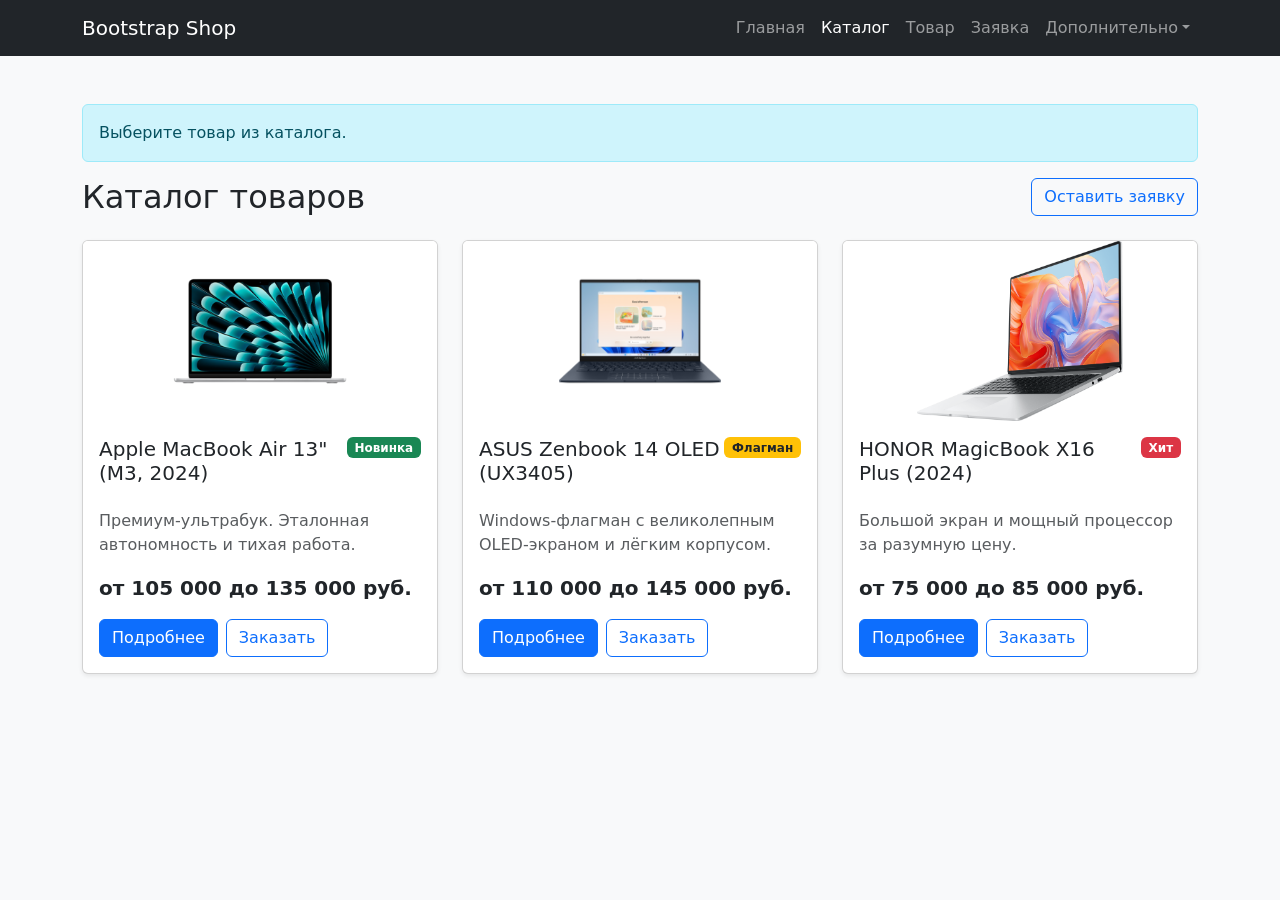
==== catalog.html @ 9adcecaf "chore: import Bootstrap shop from KR2" ====
<!DOCTYPE html>
<html lang="ru">
<head>
  <meta charset="UTF-8">
  <meta name="viewport" content="width=device-width, initial-scale=1.0">
  <title>Каталог — Bootstrap Shop</title>
  <link href="https://cdn.jsdelivr.net/npm/bootstrap@5.3.8/dist/css/bootstrap.min.css" rel="stylesheet">
  <link rel="stylesheet" href="css/custom.css">
</head>
<body class="bg-light">
  <nav class="navbar navbar-expand-lg navbar-dark bg-dark">
    <div class="container">
      <a class="navbar-brand" href="index.html">Bootstrap Shop</a>
      <button class="navbar-toggler" type="button" data-bs-toggle="collapse" data-bs-target="#mainNavbar" aria-controls="mainNavbar" aria-expanded="false" aria-label="Переключить навигацию">
        <span class="navbar-toggler-icon"></span>
      </button>
      <div class="collapse navbar-collapse" id="mainNavbar">
        <ul class="navbar-nav ms-auto">
          <li class="nav-item"><a class="nav-link" href="index.html">Главная</a></li>
          <li class="nav-item"><a class="nav-link active" aria-current="page" href="catalog.html">Каталог</a></li>
          <li class="nav-item"><a class="nav-link" href="product.html">Товар</a></li>
          <li class="nav-item"><a class="nav-link" href="order.html">Заявка</a></li>
          <li class="nav-item dropdown">
            <a class="nav-link dropdown-toggle" href="#" role="button" data-bs-toggle="dropdown" aria-expanded="false">Дополнительно</a>
            <ul class="dropdown-menu">
              <li><a class="dropdown-item" href="catalog.html">Все товары</a></li>
              <li><a class="dropdown-item" href="order.html">Оформить заявку</a></li>
              <li><a class="dropdown-item" href="index.html#popular">Популярное</a></li>
            </ul>
          </li>
        </ul>
      </div>
    </div>
  </nav>

  <main class="container my-5">
    <div class="alert alert-info" role="alert">
      Выберите товар из каталога.
    </div>
    <div class="d-flex justify-content-between align-items-center mb-4">
      <h1 class="h2 mb-0">Каталог товаров</h1>
      <a class="btn btn-outline-primary" href="order.html">Оставить заявку</a>
    </div>
    <div class="row g-4">
      <div class="col-12 col-md-6 col-lg-4">
        <div class="card h-100 shadow-sm">
          <img src="images/macbook-air-m3-2024.png" class="card-img-top" alt="Apple MacBook Air 13 дюймов с чипом M3">
          <div class="card-body d-flex flex-column">
            <div class="d-flex justify-content-between align-items-start mb-3">
              <h2 class="card-title h5">Apple MacBook Air 13&quot; (M3, 2024)</h2>
              <span class="badge bg-success">Новинка</span>
            </div>
            <p class="card-text text-muted">Премиум-ультрабук. Эталонная автономность и тихая работа.</p>
            <p class="fw-bold fs-5 mt-auto">от 105 000 до 135 000 руб.</p>
            <div class="d-flex gap-2">
              <a class="btn btn-primary" href="product.html">Подробнее</a>
              <button class="btn btn-outline-primary" type="button" data-bs-toggle="modal" data-bs-target="#orderModal">Заказать</button>
            </div>
          </div>
        </div>
      </div>
      <div class="col-12 col-md-6 col-lg-4">
        <div class="card h-100 shadow-sm">
          <img src="images/asus-zenbook-14-ux3405.jpg" class="card-img-top" alt="ASUS Zenbook 14 OLED UX3405">
          <div class="card-body d-flex flex-column">
            <div class="d-flex justify-content-between align-items-start mb-3">
              <h2 class="card-title h5">ASUS Zenbook 14 OLED (UX3405)</h2>
              <span class="badge bg-warning text-dark">Флагман</span>
            </div>
            <p class="card-text text-muted">Windows-флагман с великолепным OLED-экраном и лёгким корпусом.</p>
            <p class="fw-bold fs-5 mt-auto">от 110 000 до 145 000 руб.</p>
            <div class="d-flex gap-2">
              <a class="btn btn-primary" href="product-2.html">Подробнее</a>
              <button class="btn btn-outline-primary" type="button" data-bs-toggle="modal" data-bs-target="#orderModal">Заказать</button>
            </div>
          </div>
        </div>
      </div>
      <div class="col-12 col-md-6 col-lg-4">
        <div class="card h-100 shadow-sm">
          <img src="images/honor-magicbook-x16-plus.png" class="card-img-top" alt="HONOR MagicBook X16 Plus">
          <div class="card-body d-flex flex-column">
            <div class="d-flex justify-content-between align-items-start mb-3">
              <h2 class="card-title h5">HONOR MagicBook X16 Plus (2024)</h2>
              <span class="badge bg-danger">Хит</span>
            </div>
            <p class="card-text text-muted">Большой экран и мощный процессор за разумную цену.</p>
            <p class="fw-bold fs-5 mt-auto">от 75 000 до 85 000 руб.</p>
            <div class="d-flex gap-2">
              <a class="btn btn-primary" href="product-3.html">Подробнее</a>
              <button class="btn btn-outline-primary" type="button" data-bs-toggle="modal" data-bs-target="#orderModal">Заказать</button>
            </div>
          </div>
        </div>
      </div>
    </div>
  </main>

  <div class="modal fade" id="orderModal" tabindex="-1" aria-labelledby="orderModalLabel" aria-hidden="true">
    <div class="modal-dialog">
      <div class="modal-content">
        <div class="modal-header">
          <h2 class="modal-title h5" id="orderModalLabel">Быстрая заявка</h2>
          <button type="button" class="btn-close" data-bs-dismiss="modal" aria-label="Закрыть"></button>
        </div>
        <div class="modal-body">
          <p class="text-muted">Оставьте контактные данные, и менеджер свяжется с вами.</p>
          <form>
            <div class="mb-3">
              <label for="modal-name" class="form-label">Имя</label>
              <input id="modal-name" name="name" type="text" class="form-control" required>
            </div>
            <div class="mb-3">
              <label for="modal-phone" class="form-label">Телефон</label>
              <input id="modal-phone" name="phone" type="tel" class="form-control" required>
            </div>
            <div class="form-check mb-3">
              <input id="modal-agree" name="agree" class="form-check-input" type="checkbox" required>
              <label class="form-check-label" for="modal-agree">Согласен на обработку данных</label>
            </div>
          </form>
        </div>
        <div class="modal-footer">
          <button type="button" class="btn btn-secondary" data-bs-dismiss="modal">Закрыть</button>
          <button type="button" class="btn btn-primary">Отправить</button>
        </div>
      </div>
    </div>
  </div>
  <script src="https://cdn.jsdelivr.net/npm/bootstrap@5.3.8/dist/js/bootstrap.bundle.min.js"></script>
</body>
</html>
---- css/custom.css ----
body {
  min-height: 100vh;
  display: flex;
  flex-direction: column;
}

main {
  flex: 1;
}

.placeholder-box {
  min-height: 240px;
}

.placeholder-image {
  min-height: 320px;
}

.card-img-top {
  height: 180px;
  object-fit: contain;
  background-color: #fff;
}

.product-image {
  height: 320px;
  object-fit: contain;
}
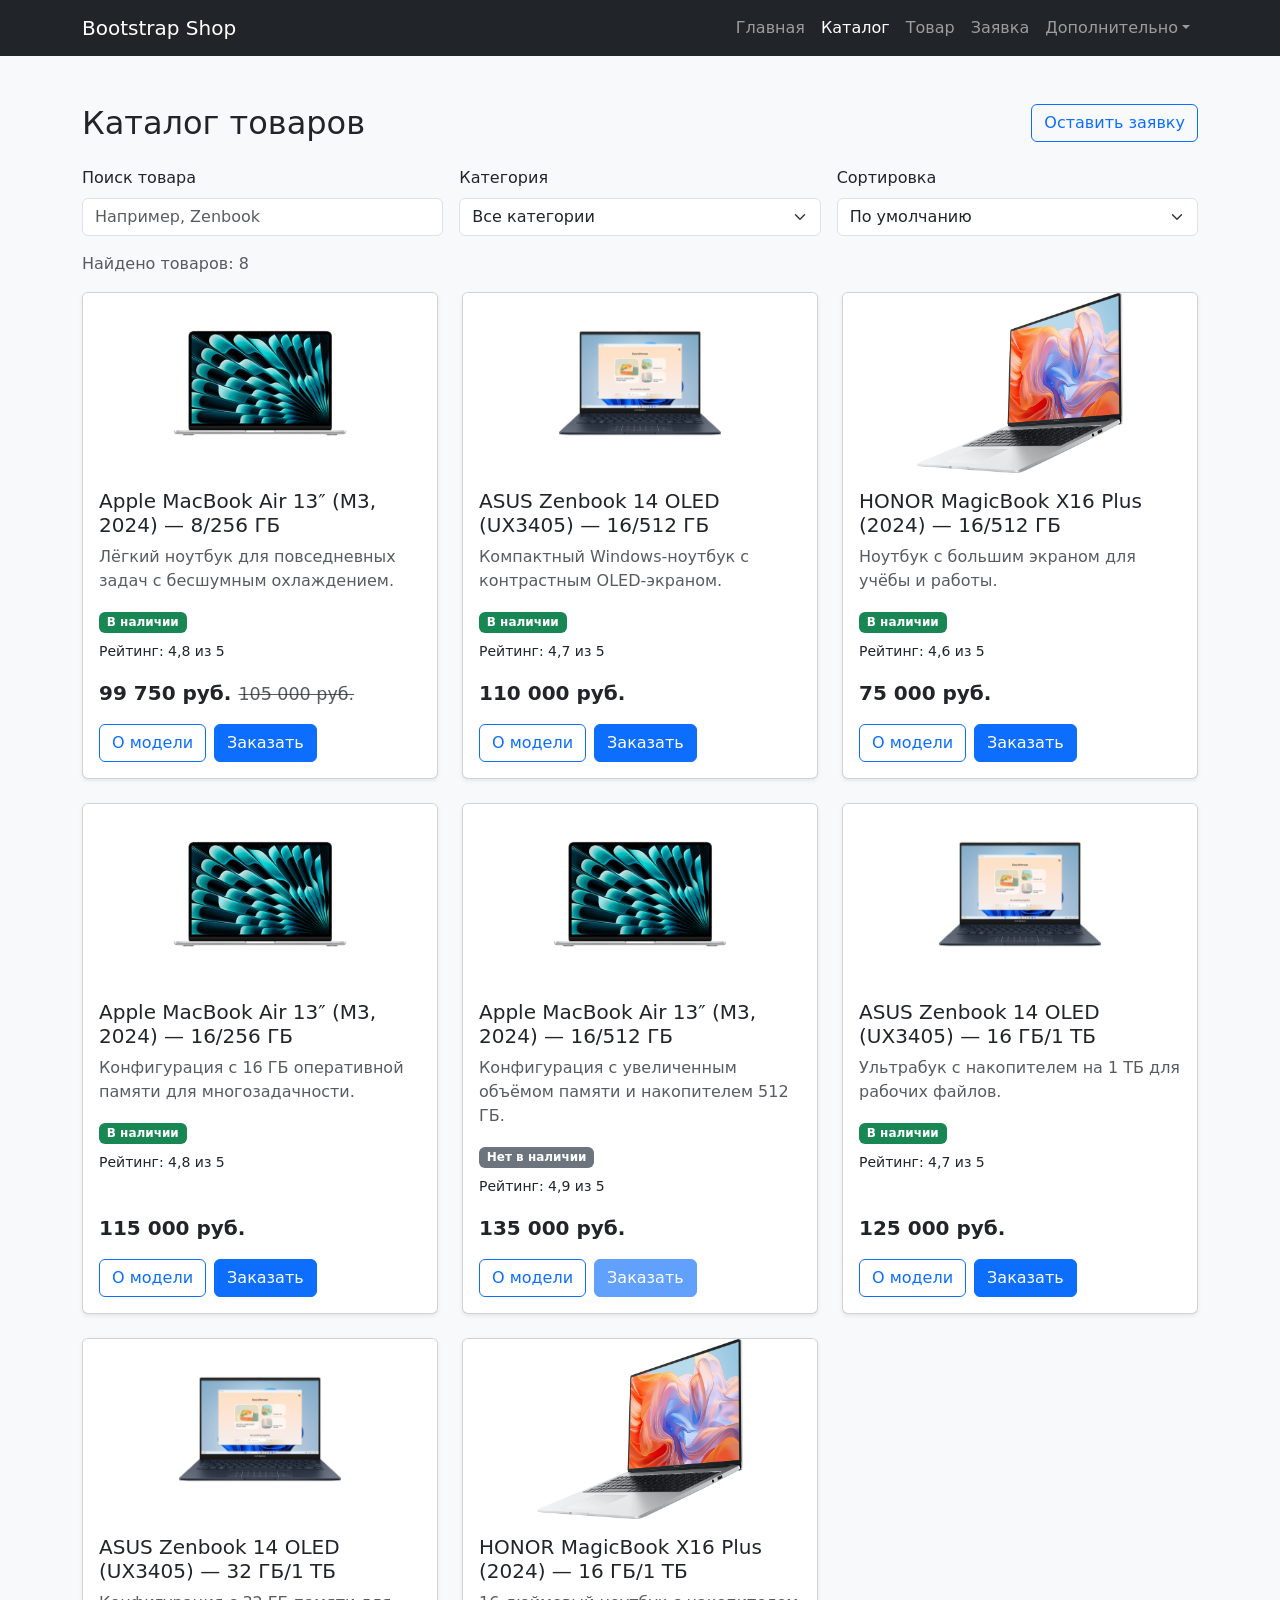
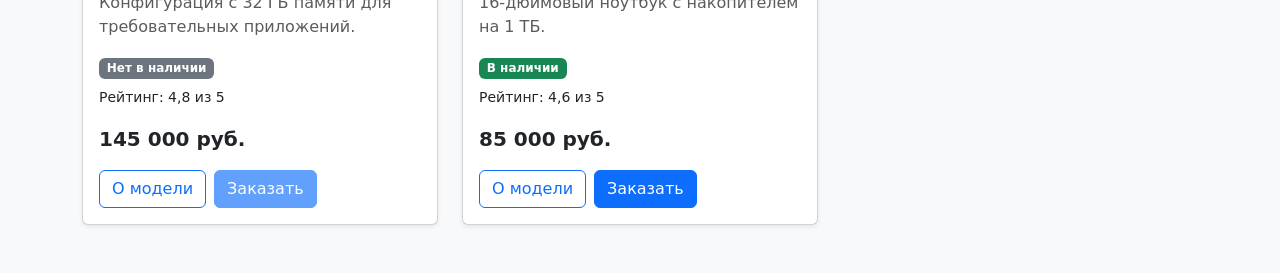
==== commit 6dcd127d: "Merge feature/dom-events" ====
--- a/catalog.html
+++ b/catalog.html
@@ -6,6 +6,9 @@
   <title>Каталог — Bootstrap Shop</title>
   <link href="https://cdn.jsdelivr.net/npm/bootstrap@5.3.8/dist/css/bootstrap.min.css" rel="stylesheet">
   <link rel="stylesheet" href="css/custom.css">
+  <script src="js/data.js" defer></script>
+  <script src="js/main.js" defer></script>
+  <script src="js/catalog.js" defer></script>
 </head>
 <body class="bg-light">
   <nav class="navbar navbar-expand-lg navbar-dark bg-dark">
@@ -34,99 +37,41 @@
   </nav>
 
   <main class="container my-5">
-    <div class="alert alert-info" role="alert">
-      Выберите товар из каталога.
-    </div>
-    <div class="d-flex justify-content-between align-items-center mb-4">
+    <div class="d-flex flex-wrap gap-2 justify-content-between align-items-center mb-4">
       <h1 class="h2 mb-0">Каталог товаров</h1>
       <a class="btn btn-outline-primary" href="order.html">Оставить заявку</a>
     </div>
-    <div class="row g-4">
-      <div class="col-12 col-md-6 col-lg-4">
-        <div class="card h-100 shadow-sm">
-          <img src="images/macbook-air-m3-2024.png" class="card-img-top" alt="Apple MacBook Air 13 дюймов с чипом M3">
-          <div class="card-body d-flex flex-column">
-            <div class="d-flex justify-content-between align-items-start mb-3">
-              <h2 class="card-title h5">Apple MacBook Air 13&quot; (M3, 2024)</h2>
-              <span class="badge bg-success">Новинка</span>
-            </div>
-            <p class="card-text text-muted">Премиум-ультрабук. Эталонная автономность и тихая работа.</p>
-            <p class="fw-bold fs-5 mt-auto">от 105 000 до 135 000 руб.</p>
-            <div class="d-flex gap-2">
-              <a class="btn btn-primary" href="product.html">Подробнее</a>
-              <button class="btn btn-outline-primary" type="button" data-bs-toggle="modal" data-bs-target="#orderModal">Заказать</button>
-            </div>
-          </div>
-        </div>
+
+    <section class="catalog-controls row g-3 mb-3" aria-label="Управление каталогом">
+      <div class="col-12 col-md-4">
+        <label class="form-label" for="catalog-search">Поиск товара</label>
+        <input class="form-control" id="catalog-search" type="search" placeholder="Например, Zenbook" autocomplete="off">
       </div>
-      <div class="col-12 col-md-6 col-lg-4">
-        <div class="card h-100 shadow-sm">
-          <img src="images/asus-zenbook-14-ux3405.jpg" class="card-img-top" alt="ASUS Zenbook 14 OLED UX3405">
-          <div class="card-body d-flex flex-column">
-            <div class="d-flex justify-content-between align-items-start mb-3">
-              <h2 class="card-title h5">ASUS Zenbook 14 OLED (UX3405)</h2>
-              <span class="badge bg-warning text-dark">Флагман</span>
-            </div>
-            <p class="card-text text-muted">Windows-флагман с великолепным OLED-экраном и лёгким корпусом.</p>
-            <p class="fw-bold fs-5 mt-auto">от 110 000 до 145 000 руб.</p>
-            <div class="d-flex gap-2">
-              <a class="btn btn-primary" href="product-2.html">Подробнее</a>
-              <button class="btn btn-outline-primary" type="button" data-bs-toggle="modal" data-bs-target="#orderModal">Заказать</button>
-            </div>
-          </div>
-        </div>
+      <div class="col-12 col-md-4">
+        <label class="form-label" for="category-filter">Категория</label>
+        <select class="form-select" id="category-filter">
+          <option value="all">Все категории</option>
+          <option value="macos">Ноутбуки macOS</option>
+          <option value="ultrabooks">Ультрабуки Windows</option>
+          <option value="large-screen">Ноутбуки 16″</option>
+        </select>
       </div>
-      <div class="col-12 col-md-6 col-lg-4">
-        <div class="card h-100 shadow-sm">
-          <img src="images/honor-magicbook-x16-plus.png" class="card-img-top" alt="HONOR MagicBook X16 Plus">
-          <div class="card-body d-flex flex-column">
-            <div class="d-flex justify-content-between align-items-start mb-3">
-              <h2 class="card-title h5">HONOR MagicBook X16 Plus (2024)</h2>
-              <span class="badge bg-danger">Хит</span>
-            </div>
-            <p class="card-text text-muted">Большой экран и мощный процессор за разумную цену.</p>
-            <p class="fw-bold fs-5 mt-auto">от 75 000 до 85 000 руб.</p>
-            <div class="d-flex gap-2">
-              <a class="btn btn-primary" href="product-3.html">Подробнее</a>
-              <button class="btn btn-outline-primary" type="button" data-bs-toggle="modal" data-bs-target="#orderModal">Заказать</button>
-            </div>
-          </div>
-        </div>
+      <div class="col-12 col-md-4">
+        <label class="form-label" for="sort-select">Сортировка</label>
+        <select class="form-select" id="sort-select">
+          <option value="default">По умолчанию</option>
+          <option value="price-asc">Сначала дешевле</option>
+          <option value="price-desc">Сначала дороже</option>
+          <option value="title-asc">По названию А–Я</option>
+        </select>
       </div>
-    </div>
+    </section>
+
+    <p class="catalog-count text-body-secondary" aria-live="polite"></p>
+    <p class="catalog-empty alert alert-info" hidden>По выбранным условиям товары не найдены.</p>
+    <div class="products-grid row g-4" data-products-container></div>
+    <noscript><p>Для просмотра каталога включите JavaScript.</p></noscript>
   </main>
-
-  <div class="modal fade" id="orderModal" tabindex="-1" aria-labelledby="orderModalLabel" aria-hidden="true">
-    <div class="modal-dialog">
-      <div class="modal-content">
-        <div class="modal-header">
-          <h2 class="modal-title h5" id="orderModalLabel">Быстрая заявка</h2>
-          <button type="button" class="btn-close" data-bs-dismiss="modal" aria-label="Закрыть"></button>
-        </div>
-        <div class="modal-body">
-          <p class="text-muted">Оставьте контактные данные, и менеджер свяжется с вами.</p>
-          <form>
-            <div class="mb-3">
-              <label for="modal-name" class="form-label">Имя</label>
-              <input id="modal-name" name="name" type="text" class="form-control" required>
-            </div>
-            <div class="mb-3">
-              <label for="modal-phone" class="form-label">Телефон</label>
-              <input id="modal-phone" name="phone" type="tel" class="form-control" required>
-            </div>
-            <div class="form-check mb-3">
-              <input id="modal-agree" name="agree" class="form-check-input" type="checkbox" required>
-              <label class="form-check-label" for="modal-agree">Согласен на обработку данных</label>
-            </div>
-          </form>
-        </div>
-        <div class="modal-footer">
-          <button type="button" class="btn btn-secondary" data-bs-dismiss="modal">Закрыть</button>
-          <button type="button" class="btn btn-primary">Отправить</button>
-        </div>
-      </div>
-    </div>
-  </div>
   <script src="https://cdn.jsdelivr.net/npm/bootstrap@5.3.8/dist/js/bootstrap.bundle.min.js"></script>
 </body>
 </html>
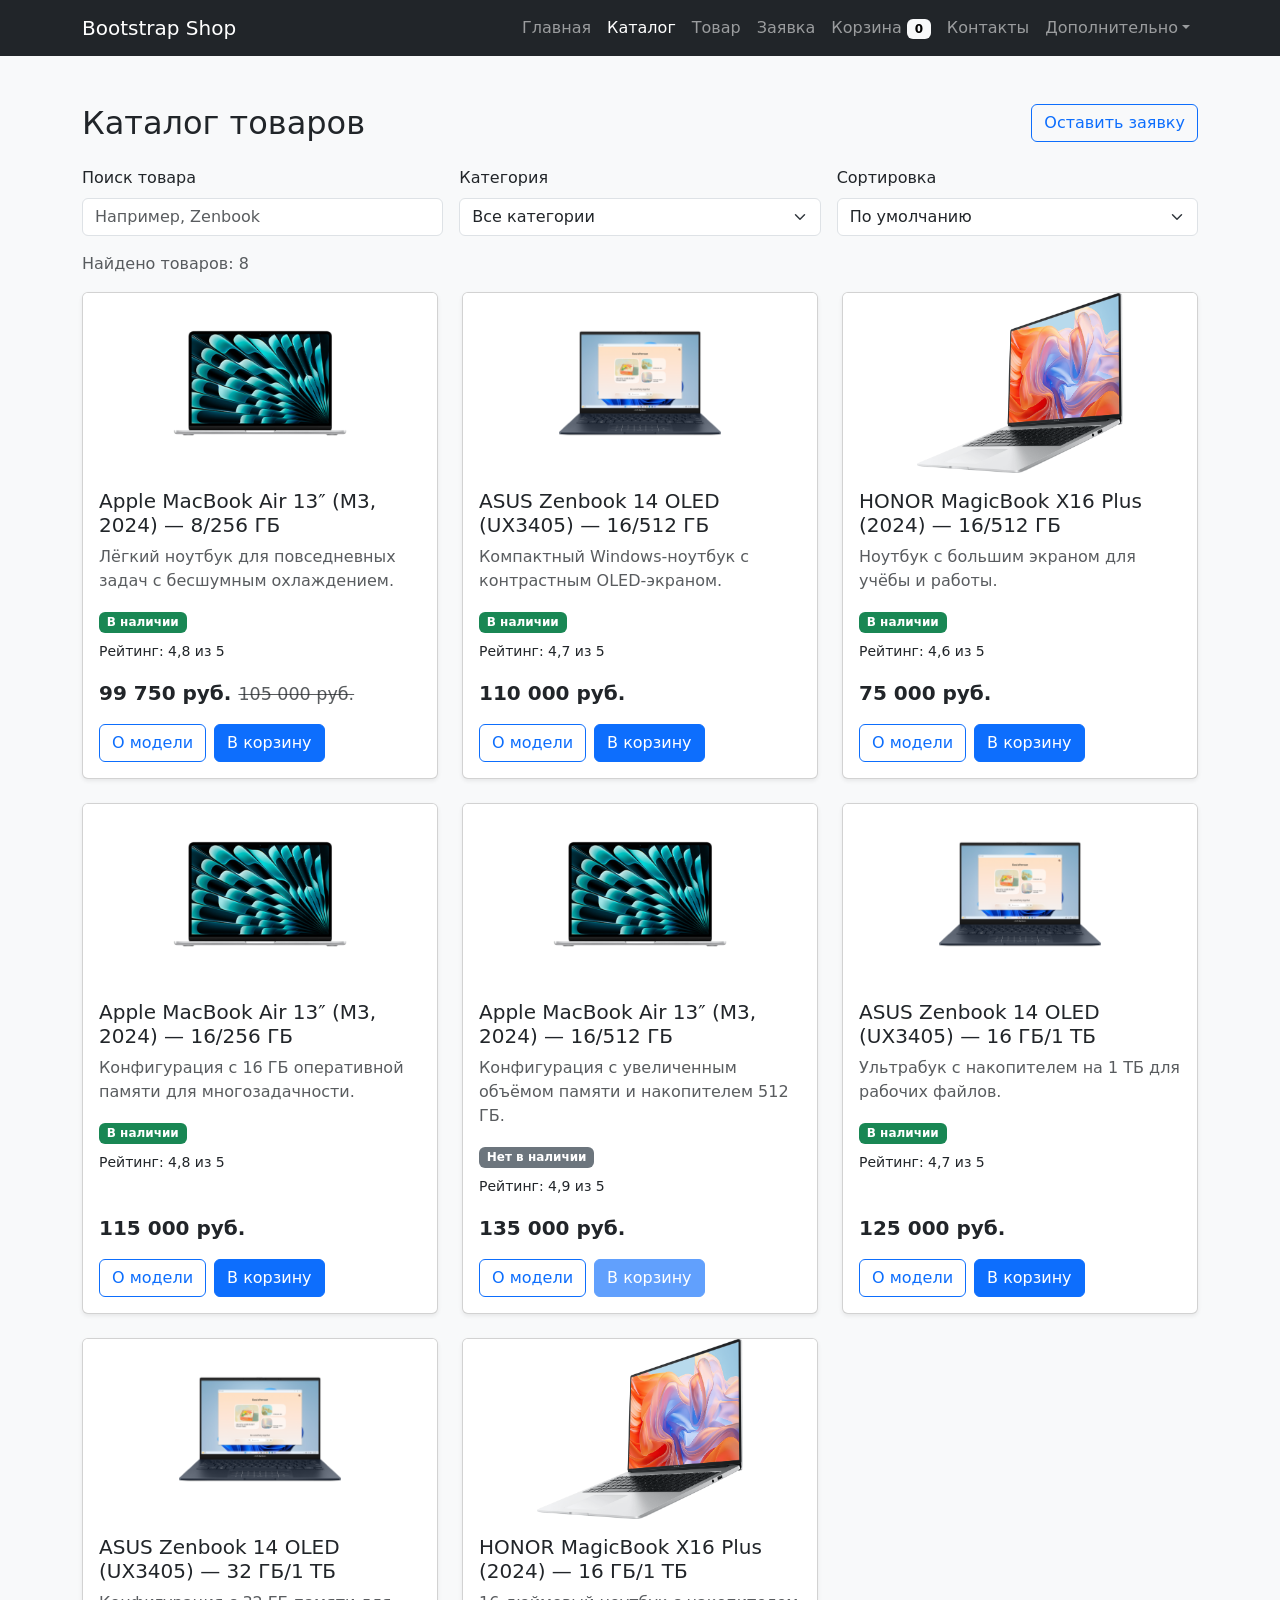
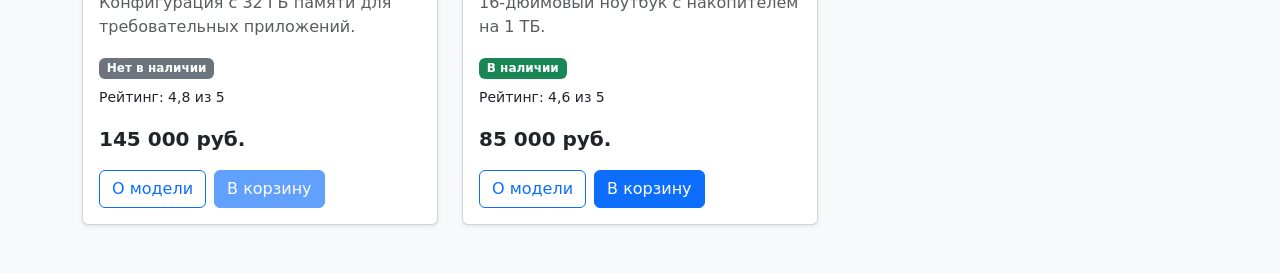
==== commit 01c89e06: "feat: complete JavaScript shop project" ====
--- a/catalog.html
+++ b/catalog.html
@@ -8,6 +8,7 @@
   <link rel="stylesheet" href="css/custom.css">
   <script src="js/data.js" defer></script>
   <script src="js/main.js" defer></script>
+  <script src="js/cart.js" defer></script>
   <script src="js/catalog.js" defer></script>
 </head>
 <body class="bg-light">
@@ -23,6 +24,8 @@
           <li class="nav-item"><a class="nav-link active" aria-current="page" href="catalog.html">Каталог</a></li>
           <li class="nav-item"><a class="nav-link" href="product.html">Товар</a></li>
           <li class="nav-item"><a class="nav-link" href="order.html">Заявка</a></li>
+          <li class="nav-item"><a class="nav-link" href="cart.html">Корзина <span class="badge text-bg-light" data-cart-count>0</span></a></li>
+          <li class="nav-item"><a class="nav-link" href="contacts.html">Контакты</a></li>
           <li class="nav-item dropdown">
             <a class="nav-link dropdown-toggle" href="#" role="button" data-bs-toggle="dropdown" aria-expanded="false">Дополнительно</a>
             <ul class="dropdown-menu">
@@ -69,6 +72,7 @@
 
     <p class="catalog-count text-body-secondary" aria-live="polite"></p>
     <p class="catalog-empty alert alert-info" hidden>По выбранным условиям товары не найдены.</p>
+    <p class="visually-hidden" data-catalog-message role="status"></p>
     <div class="products-grid row g-4" data-products-container></div>
     <noscript><p>Для просмотра каталога включите JavaScript.</p></noscript>
   </main>
--- a/css/custom.css
+++ b/css/custom.css
@@ -6,14 +6,6 @@
 
 main {
   flex: 1;
-}
-
-.placeholder-box {
-  min-height: 240px;
-}
-
-.placeholder-image {
-  min-height: 320px;
 }
 
 .card-img-top {
@@ -26,3 +18,15 @@
   height: 320px;
   object-fit: contain;
 }
+
+.product-output {
+  white-space: pre-wrap;
+}
+
+.order-dialog {
+  width: min(30rem, calc(100% - 2rem));
+}
+
+.order-dialog::backdrop {
+  background: rgb(0 0 0 / 55%);
+}
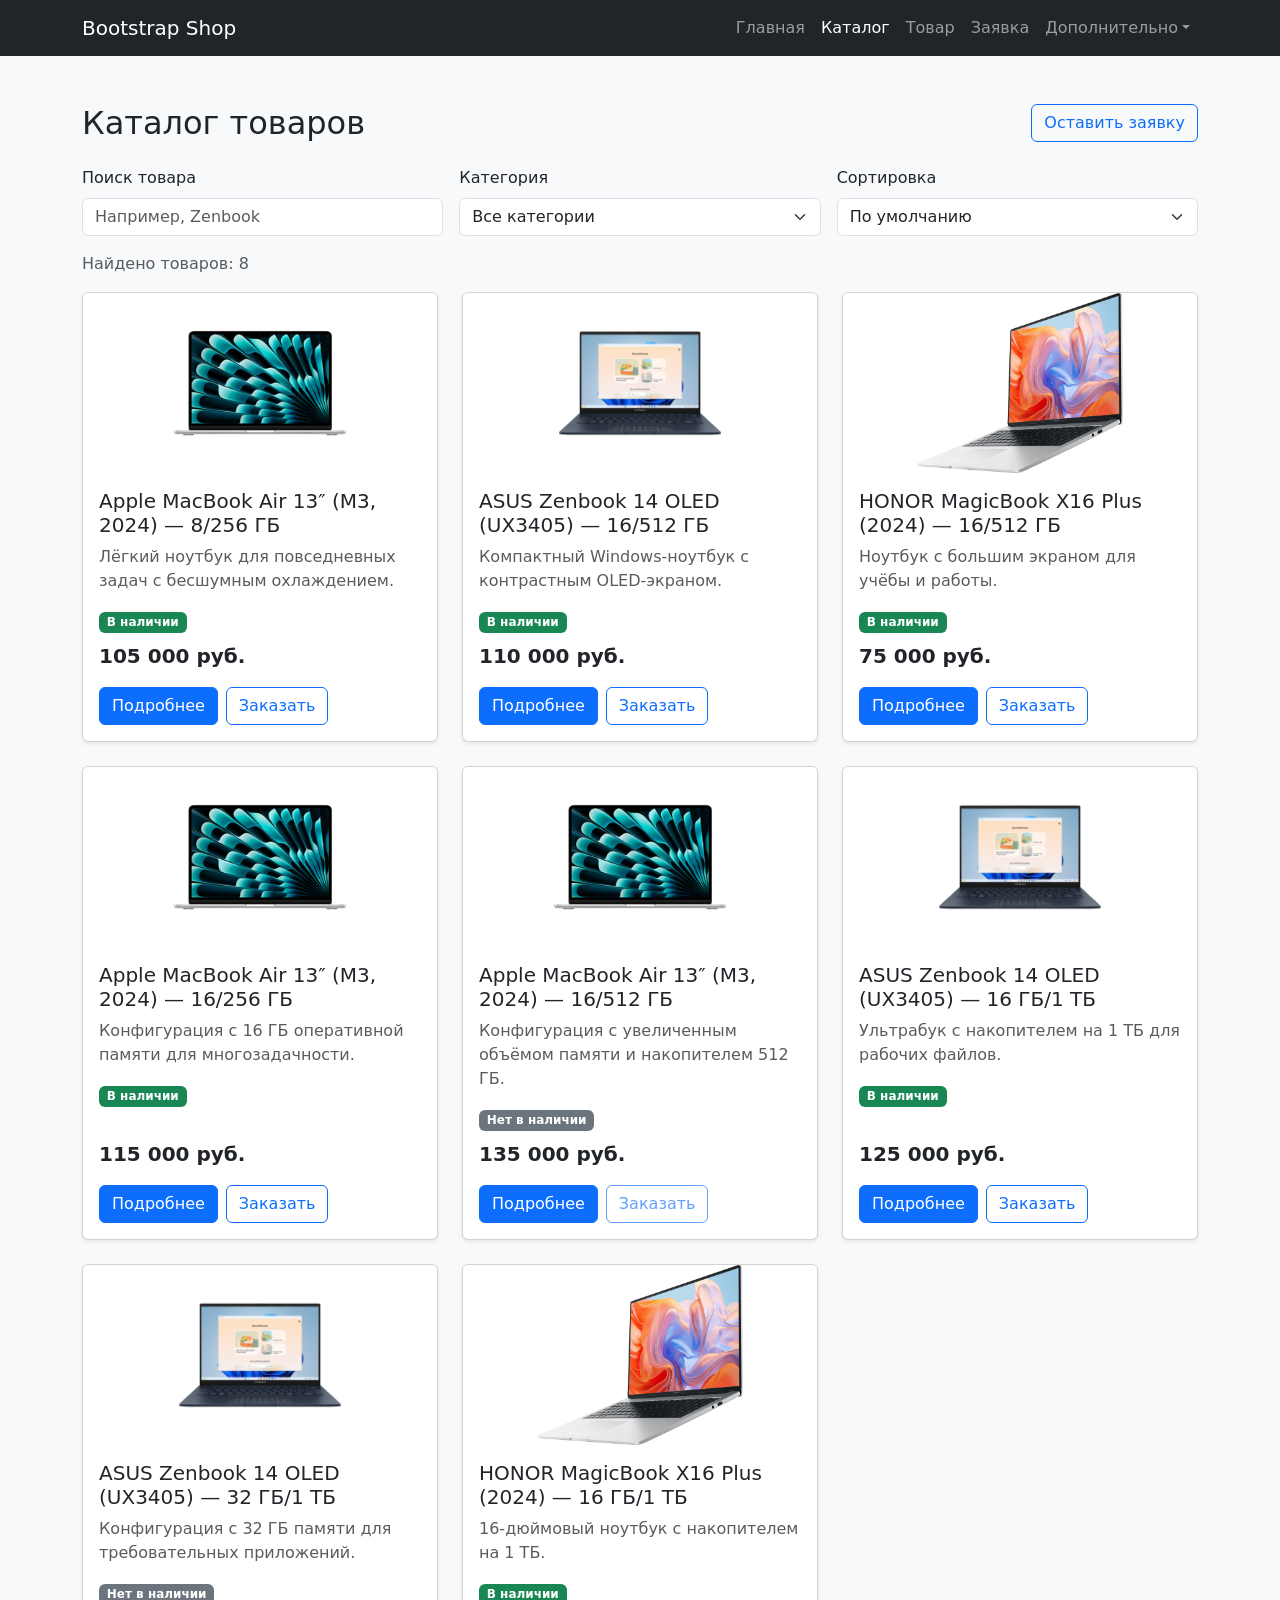
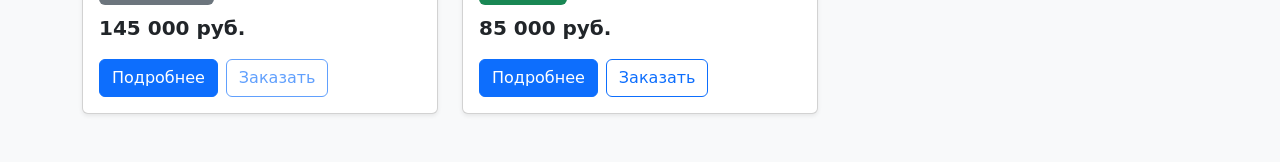
==== commit d97acb9c: "fix: limit KR4 to required practical tasks" ====
--- a/catalog.html
+++ b/catalog.html
@@ -8,7 +8,6 @@
   <link rel="stylesheet" href="css/custom.css">
   <script src="js/data.js" defer></script>
   <script src="js/main.js" defer></script>
-  <script src="js/cart.js" defer></script>
   <script src="js/catalog.js" defer></script>
 </head>
 <body class="bg-light">
@@ -24,14 +23,13 @@
           <li class="nav-item"><a class="nav-link active" aria-current="page" href="catalog.html">Каталог</a></li>
           <li class="nav-item"><a class="nav-link" href="product.html">Товар</a></li>
           <li class="nav-item"><a class="nav-link" href="order.html">Заявка</a></li>
-          <li class="nav-item"><a class="nav-link" href="cart.html">Корзина <span class="badge text-bg-light" data-cart-count>0</span></a></li>
-          <li class="nav-item"><a class="nav-link" href="contacts.html">Контакты</a></li>
           <li class="nav-item dropdown">
             <a class="nav-link dropdown-toggle" href="#" role="button" data-bs-toggle="dropdown" aria-expanded="false">Дополнительно</a>
             <ul class="dropdown-menu">
               <li><a class="dropdown-item" href="catalog.html">Все товары</a></li>
               <li><a class="dropdown-item" href="order.html">Оформить заявку</a></li>
               <li><a class="dropdown-item" href="index.html#popular">Популярное</a></li>
+              <li><a class="dropdown-item" href="contacts.html">Контакты</a></li>
             </ul>
           </li>
         </ul>
@@ -72,7 +70,6 @@
 
     <p class="catalog-count text-body-secondary" aria-live="polite"></p>
     <p class="catalog-empty alert alert-info" hidden>По выбранным условиям товары не найдены.</p>
-    <p class="visually-hidden" data-catalog-message role="status"></p>
     <div class="products-grid row g-4" data-products-container></div>
     <noscript><p>Для просмотра каталога включите JavaScript.</p></noscript>
   </main>
--- a/css/custom.css
+++ b/css/custom.css
@@ -6,6 +6,14 @@
 
 main {
   flex: 1;
+}
+
+.placeholder-box {
+  min-height: 240px;
+}
+
+.placeholder-image {
+  min-height: 320px;
 }
 
 .card-img-top {
@@ -18,15 +26,3 @@
   height: 320px;
   object-fit: contain;
 }
-
-.product-output {
-  white-space: pre-wrap;
-}
-
-.order-dialog {
-  width: min(30rem, calc(100% - 2rem));
-}
-
-.order-dialog::backdrop {
-  background: rgb(0 0 0 / 55%);
-}
